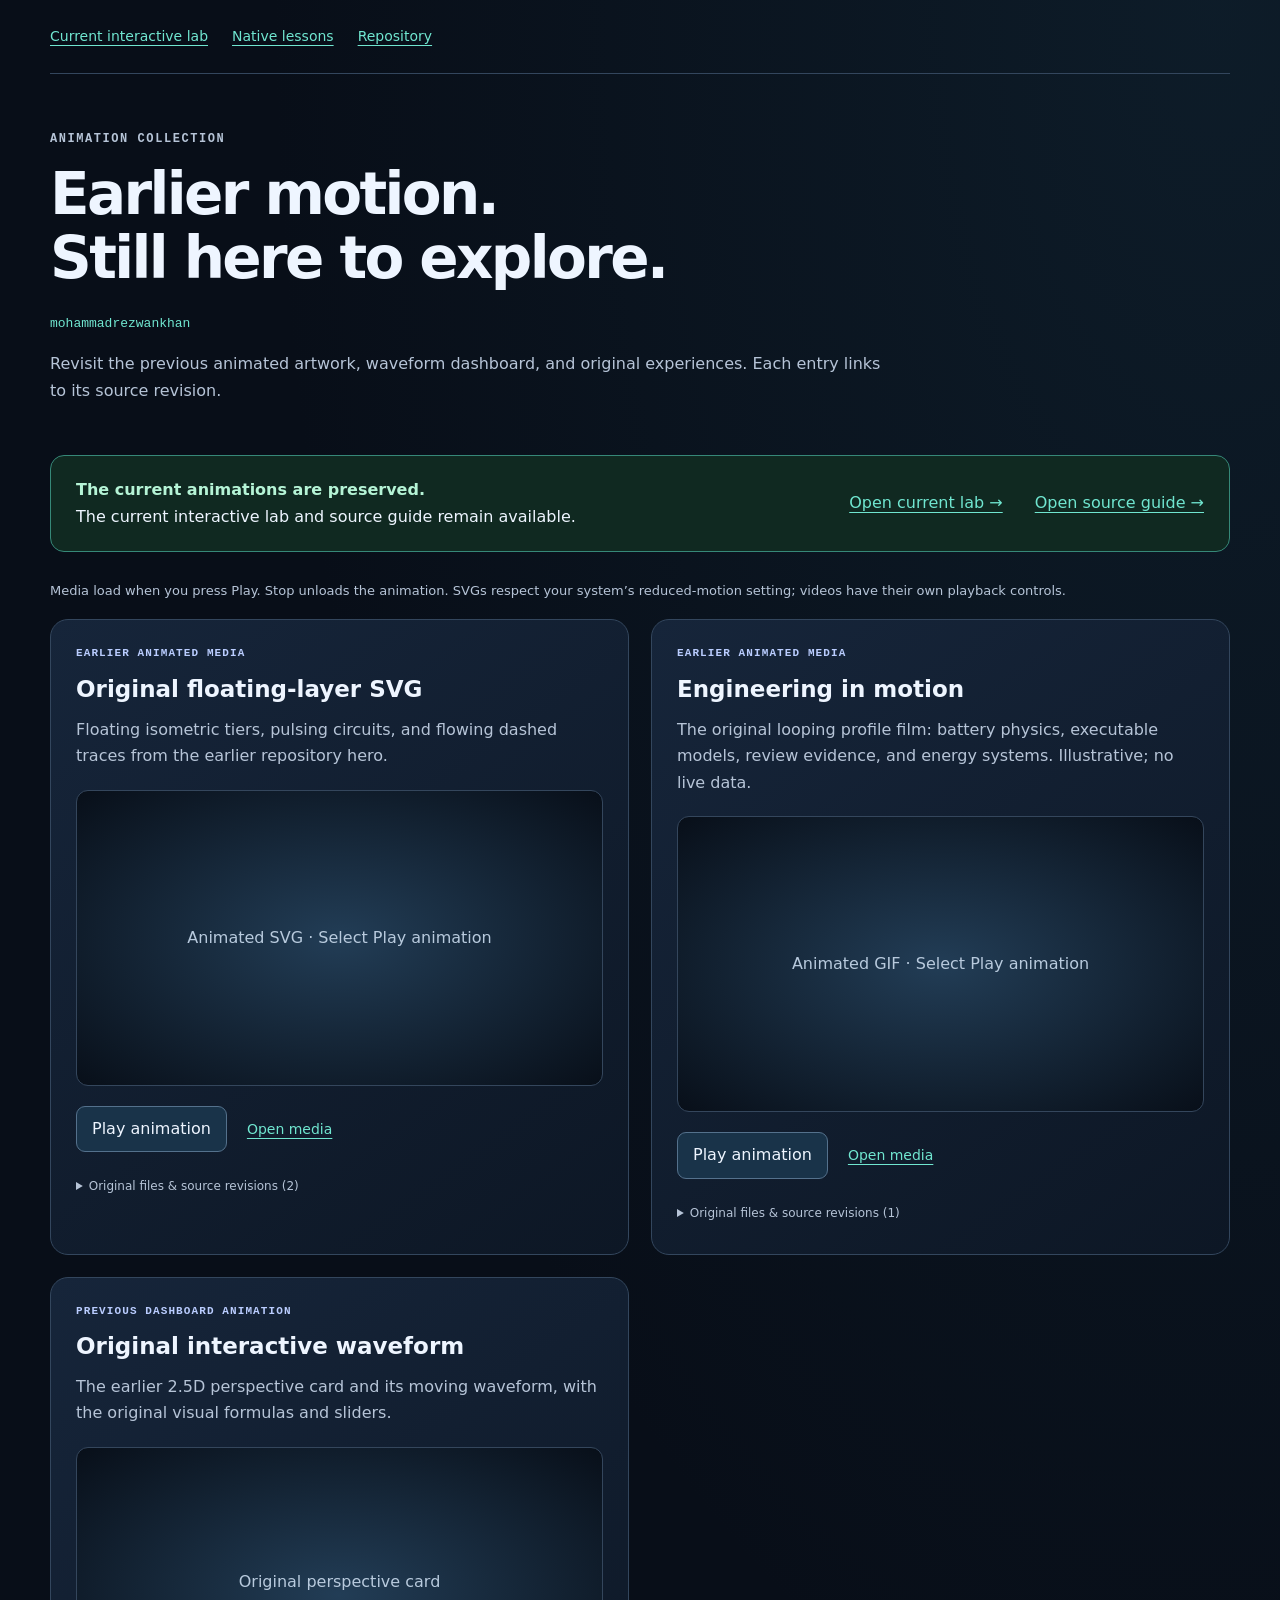
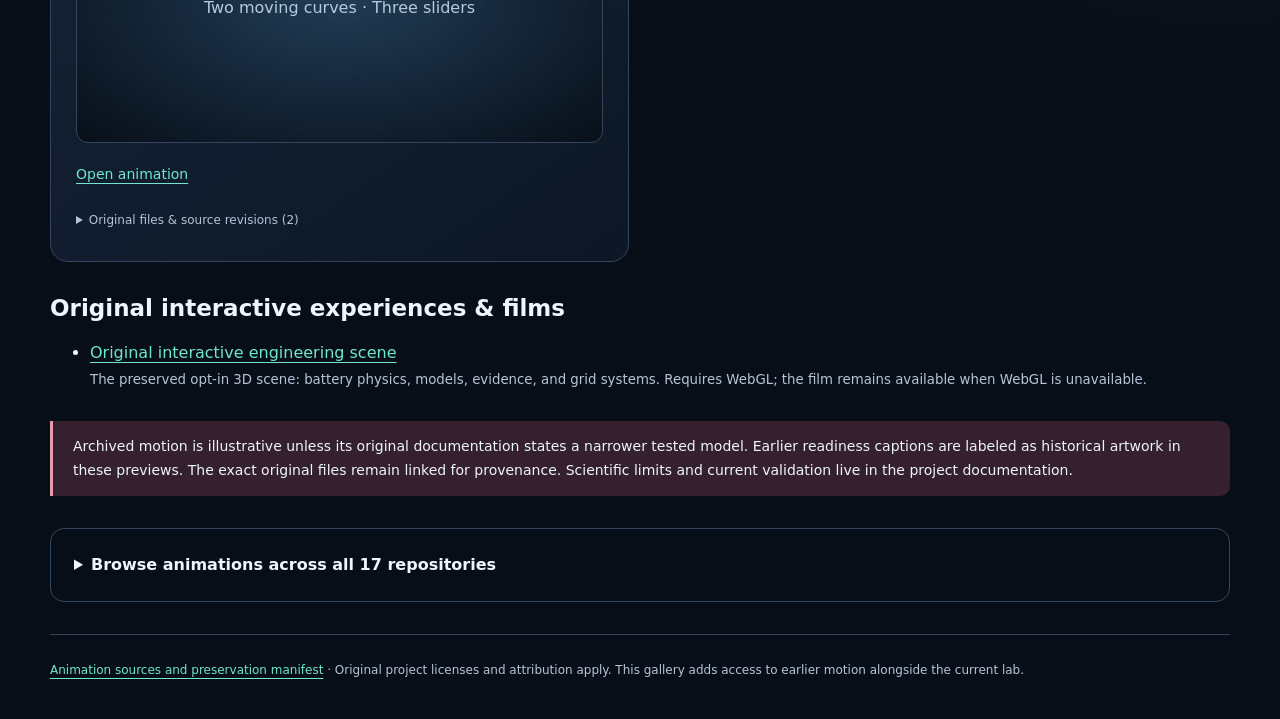
==== docs/animations/index.html @ 7590afe9 "feat(docs): restore previous animations alongside current labs" ====
<!doctype html>
<html lang="en"><head><meta charset="utf-8"><meta name="viewport" content="width=device-width,initial-scale=1"><meta name="color-scheme" content="dark"><meta name="description" content="Earlier animations, animated media and native demos for mohammadrezwankhan, alongside the current interactive lab."><title>Previous animations · mohammadrezwankhan</title><link rel="stylesheet" href="gallery.css"></head>
<body><header><nav aria-label="Animation navigation"><a href="../index.html">Current interactive lab</a><a href="../native-lessons.html">Native lessons</a><a href="https://github.com/mohammadrezwankhan/mohammadrezwankhan">Repository</a></nav></header>
<main><section class="intro"><p class="eyebrow">Animation collection</p><h1>Earlier motion.<br>Still here to explore.</h1><p class="repo">mohammadrezwankhan</p><p>Revisit the previous animated artwork, waveform dashboard, and original experiences. Each entry links to its source revision.</p></section>
<aside class="current"><p><strong>The current animations are preserved.</strong>The current interactive lab and source guide remain available.</p><a href="../index.html">Open current lab →</a><a href="../portfolio/index.html">Open source guide →</a></aside>
<p class="motion-note">Media load when you press Play. Stop unloads the animation. SVGs respect your system’s reduced-motion setting; videos have their own playback controls.</p>
<noscript><p>Inline playback requires JavaScript. Every Open media, Open animation, and source link works without it.</p></noscript>
<section class="grid" aria-label="Previous animations"><article class="card" id="animation-1"><span class="badge">Earlier animated media</span><h2>Original floating-layer SVG</h2><p>Floating isometric tiers, pulsing circuits, and flowing dashed traces from the earlier repository hero.</p><div class="preview" id="preview-0"><span>Animated SVG · Select Play animation</span></div><div class="actions"><button type="button" data-play-image="media/hero-25d-5c1824802c3a.svg" data-alt="Original floating-layer SVG" aria-controls="preview-0" aria-pressed="false">Play animation</button><a href="media/hero-25d-5c1824802c3a.svg">Open media</a></div><details class="source"><summary>Original files &amp; source revisions (2)</summary><ul><li><a href="https://github.com/mohammadrezwankhan/mohammadrezwankhan/blob/c055036293e200c8bc0302a0e91c89221970f4e3/assets/hero-25d.svg">assets/hero-25d.svg · c055036293e2</a></li><li><a href="https://github.com/mohammadrezwankhan/mohammadrezwankhan/blob/ec6d868f76a6d6ee2d2a27beeb05950af8c6eba1/assets/hero-25d.svg">assets/hero-25d.svg · ec6d868f76a6</a></li></ul></details></article><article class="card" id="animation-2"><span class="badge">Earlier animated media</span><h2>Engineering in motion</h2><p>The original looping profile film: battery physics, executable models, review evidence, and energy systems. Illustrative; no live data.</p><div class="preview" id="preview-1"><span>Animated GIF · Select Play animation</span></div><div class="actions"><button type="button" data-play-image="media/engineering-hero-0860c7273856.gif" data-alt="Engineering in motion" aria-controls="preview-1" aria-pressed="false">Play animation</button><a href="media/engineering-hero-0860c7273856.gif">Open media</a></div><details class="source"><summary>Original files &amp; source revisions (1)</summary><ul><li><a href="https://github.com/mohammadrezwankhan/mohammadrezwankhan/blob/539b4a4775c66d64ae4f08f44566c42b41531284/assets/engineering-hero.gif">assets/engineering-hero.gif · 539b4a4775c6</a></li></ul></details></article><article class="card" id="animation-3"><span class="badge">Previous dashboard animation</span><h2>Original interactive waveform</h2><p>The earlier 2.5D perspective card and its moving waveform, with the original visual formulas and sliders.</p><div class="preview"><span>Original perspective card<br>Two moving curves · Three sliders</span></div><div class="actions"><a href="waveform.html">Open animation</a></div><details class="source"><summary>Original files &amp; source revisions (2)</summary><ul><li><a href="https://github.com/mohammadrezwankhan/mohammadrezwankhan/blob/c055036293e200c8bc0302a0e91c89221970f4e3/docs/index.html">docs/index.html · c055036293e2</a></li><li><a href="https://github.com/mohammadrezwankhan/mohammadrezwankhan/blob/ec6d868f76a6d6ee2d2a27beeb05950af8c6eba1/docs/index.html">docs/index.html · ec6d868f76a6</a></li></ul></details></article></section><section class="native" aria-labelledby="native-title"><h2 id="native-title">Original interactive experiences &amp; films</h2><ul><li><a href="https://mrkhan.co.technology/assets/engineering-hero/v1/index.html">Original interactive engineering scene</a><small>The preserved opt-in 3D scene: battery physics, models, evidence, and grid systems. Requires WebGL; the film remains available when WebGL is unavailable.</small></li></ul></section>
<p class="scope">Archived motion is illustrative unless its original documentation states a narrower tested model. Earlier readiness captions are labeled as historical artwork in these previews. The exact original files remain linked for provenance. Scientific limits and current validation live in the project documentation.</p>
<details class="portfolio"><summary>Browse animations across all 17 repositories</summary><ul><li><a href="https://mohammadrezwankhan.github.io/mohammadrezwankhan/animations/">mohammadrezwankhan</a></li><li><a href="https://mohammadrezwankhan.github.io/thermoweave-battery-digital-twin/animations/">thermoweave-battery-digital-twin</a></li><li><a href="https://mohammadrezwankhan.github.io/battery-power-models/animations/">battery-power-models</a></li><li><a href="https://mohammadrezwankhan.github.io/battery-cycle-life-analyzer/animations/">battery-cycle-life-analyzer</a></li><li><a href="https://mohammadrezwankhan.github.io/zephyrtrade/animations/">zephyrtrade</a></li><li><a href="https://mohammadrezwankhan.github.io/voltrl/animations/">voltrl</a></li><li><a href="https://mohammadrezwankhan.github.io/smart-grid-storage-playbook/animations/">smart-grid-storage-playbook</a></li><li><a href="https://mohammadrezwankhan.github.io/matlab-simulink-energy-lab/animations/">matlab-simulink-energy-lab</a></li><li><a href="https://mohammadrezwankhan.github.io/helioforge-energy-lab/animations/">helioforge-energy-lab</a></li><li><a href="https://mohammadrezwankhan.github.io/emhass/animations/">emhass</a></li><li><a href="https://mohammadrezwankhan.github.io/datacenter-twin-lab/animations/">datacenter-twin-lab</a></li><li><a href="https://mohammadrezwankhan.github.io/bess-qaqc-toolkit/animations/">bess-qaqc-toolkit</a></li><li><a href="https://mohammadrezwankhan.github.io/battery-thermal-modeling-notes/animations/">battery-thermal-modeling-notes</a></li><li><a href="https://mohammadrezwankhan.github.io/awesome-power-analysis/animations/">awesome-power-analysis</a></li><li><a href="https://mohammadrezwankhan.github.io/awesome-MATLAB/animations/">awesome-MATLAB</a></li><li><a href="https://mohammadrezwankhan.github.io/awesome-battery-data/animations/">awesome-battery-data</a></li><li><a href="https://mohammadrezwankhan.github.io/advisory-database/animations/">advisory-database</a></li></ul></details></main>
<footer><a href="manifest.json">Animation sources and preservation manifest</a> · Original project licenses and attribution apply. This gallery adds access to earlier motion alongside the current lab.</footer><script src="gallery.js"></script></body></html>
---- docs/animations/gallery.css ----
:root{color-scheme:dark;--bg:#080e18;--panel:#101b2a;--ink:#eef5ff;--muted:#b6c4d7;--line:#33465d;--accent:#70e6d0;font:16px/1.65 system-ui,-apple-system,Segoe UI,sans-serif;background:var(--bg);color:var(--ink)}
*{box-sizing:border-box}body{margin:0;background:radial-gradient(ellipse at 95% 0,#18384a55,transparent 55%)}a{color:var(--accent);text-underline-offset:4px}a:hover{color:#fff}button,a{touch-action:manipulation}button:focus-visible,a:focus-visible,summary:focus-visible{outline:3px solid var(--accent);outline-offset:5px}button{font:inherit;cursor:pointer;color:var(--ink);background:#193349;border:1px solid #54718c;border-radius:9px;min-height:44px;padding:9px 15px}button:hover{background:#244863}main,header,footer{width:min(1180px,calc(100% - 44px));margin:auto}header{padding:25px 0;border-bottom:1px solid var(--line)}nav{display:flex;gap:12px 24px;flex-wrap:wrap;font-size:14px}.eyebrow{color:var(--accent);font:600 12px/1.5 ui-monospace,monospace;letter-spacing:.13em;text-transform:uppercase;margin:0 0 15px}.intro{padding:56px 0 34px;max-width:850px}h1{font-size:clamp(32px,5vw,58px);line-height:1.1;letter-spacing:-.045em;margin:0 0 23px}h2{font-size:23px;line-height:1.3;margin:0 0 12px}h3{font-size:17px;line-height:1.4}p{margin:0 0 17px}.intro p,.card p,footer{color:var(--muted)}.intro .repo{overflow-wrap:anywhere;font:13px/1.6 ui-monospace,monospace;color:var(--accent)}.current{display:flex;align-items:center;gap:16px 32px;flex-wrap:wrap;border:1px solid #368878;background:#102921;border-radius:14px;padding:21px 25px;margin-bottom:28px}.current p{margin:0;flex:1;min-width:200px}.current strong{display:block;color:#b5f4d6}.grid{display:grid;grid-template-columns:repeat(2,minmax(0,1fr));gap:22px}.card{min-width:0;border:1px solid var(--line);border-radius:18px;background:linear-gradient(145deg,#16253a,#0d1725);padding:25px;overflow:hidden}.badge{font:600 11px/1.5 ui-monospace,monospace;letter-spacing:.1em;color:#bacdff;text-transform:uppercase;display:block;margin-bottom:13px}.preview{aspect-ratio:16/9;border:1px solid #34465c;background:radial-gradient(ellipse at center,#223d56,#080f19);border-radius:12px;display:grid;place-items:center;margin:20px 0;overflow:hidden}.preview img{display:block;width:100%;height:100%;object-fit:contain}.preview span{padding:22px;color:#b8cadd;text-align:center}.actions{display:flex;align-items:center;gap:12px 20px;flex-wrap:wrap}.actions a{font-size:14px}.source{margin-top:20px;font-size:12px;color:var(--muted);overflow-wrap:anywhere}.source summary{cursor:pointer;padding:5px 0}.source ul{padding-left:20px}.source li{margin:7px 0}.native{margin-top:32px}.native li{margin:15px 0}.native small{display:block;color:var(--muted);margin-top:3px}.scope{border-left:3px solid #e99aac;padding:14px 20px;background:#35202e;margin:30px 0;border-radius:0 10px 10px 0;font-size:14px}.portfolio{margin:32px 0;padding:23px;border:1px solid var(--line);border-radius:14px}.portfolio summary{cursor:pointer;font-weight:650}.portfolio ul{columns:2;padding-left:20px}.portfolio li{break-inside:avoid;margin:8px 0;overflow-wrap:anywhere}footer{border-top:1px solid var(--line);padding:26px 0 38px;font-size:12px}video{width:100%;max-height:380px;background:#060b12;border-radius:10px}code{overflow-wrap:anywhere}noscript p{padding:18px;background:#35202e}.motion-note{font-size:13px;color:var(--muted);margin:18px 0}.card:target{outline:2px solid var(--accent);outline-offset:5px}
@media(max-width:720px){main,header,footer{width:calc(100% - 32px)}.grid{grid-template-columns:1fr}.intro{padding-top:36px}.card{padding:21px}.portfolio ul{columns:1}.current{padding:20px}.actions{align-items:flex-start}}
@media(prefers-reduced-motion:reduce){*,*:before,*:after{animation:none!important;transition:none!important;scroll-behavior:auto!important}}
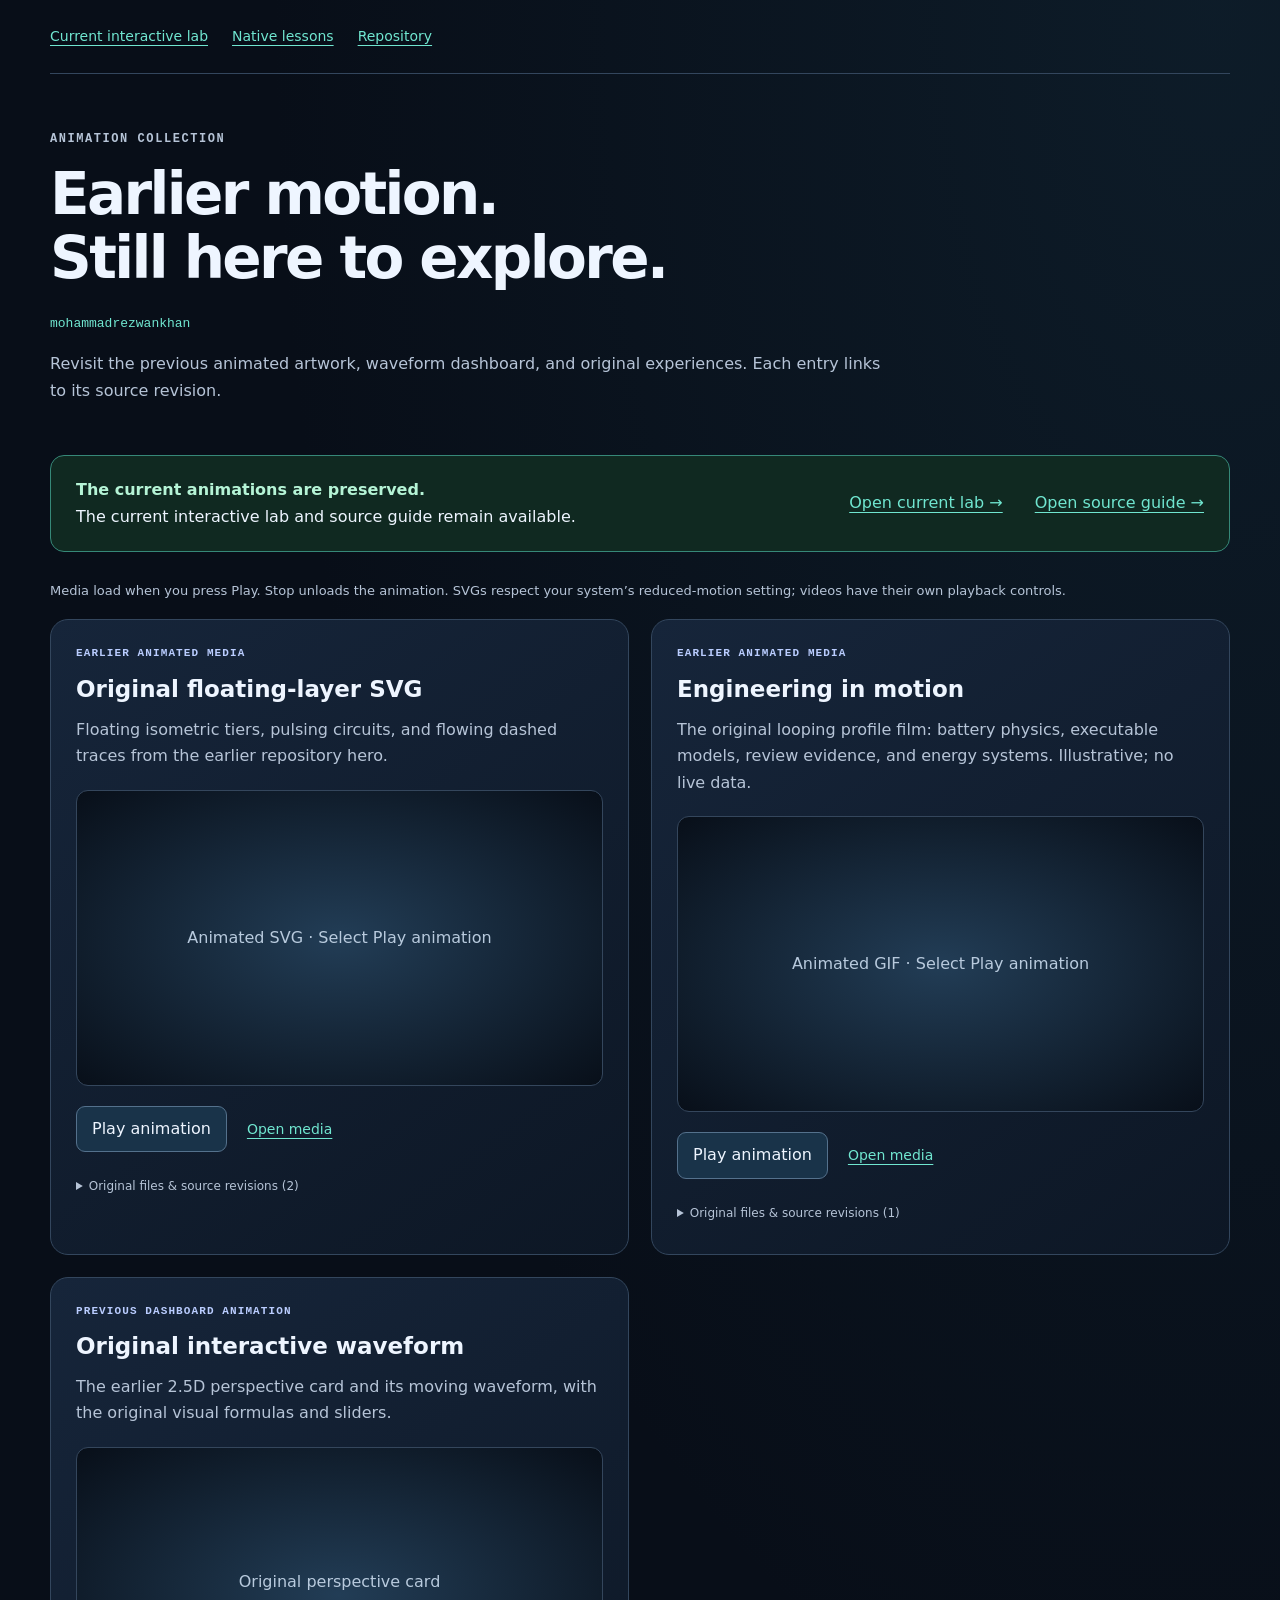
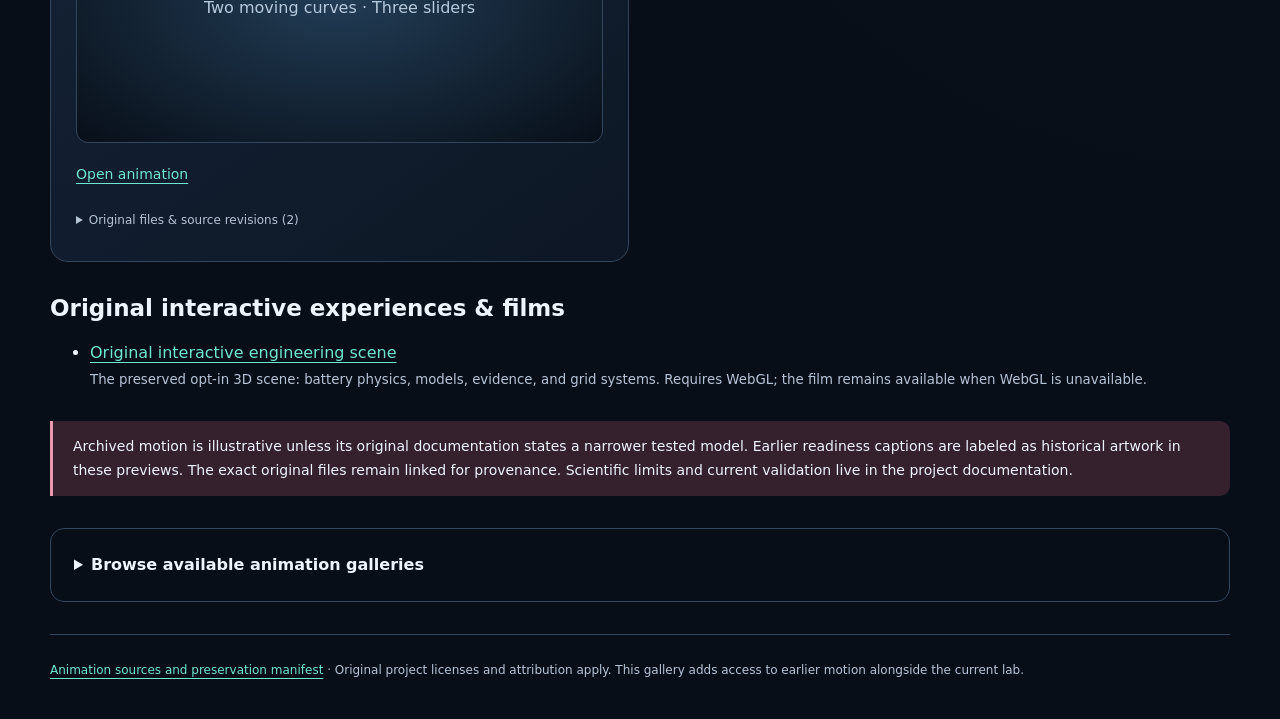
==== commit 7b2c6acd: "docs: label unavailable animation galleries" ====
--- a/docs/animations/index.html
+++ b/docs/animations/index.html
@@ -7,5 +7,5 @@
 <noscript><p>Inline playback requires JavaScript. Every Open media, Open animation, and source link works without it.</p></noscript>
 <section class="grid" aria-label="Previous animations"><article class="card" id="animation-1"><span class="badge">Earlier animated media</span><h2>Original floating-layer SVG</h2><p>Floating isometric tiers, pulsing circuits, and flowing dashed traces from the earlier repository hero.</p><div class="preview" id="preview-0"><span>Animated SVG · Select Play animation</span></div><div class="actions"><button type="button" data-play-image="media/hero-25d-5c1824802c3a.svg" data-alt="Original floating-layer SVG" aria-controls="preview-0" aria-pressed="false">Play animation</button><a href="media/hero-25d-5c1824802c3a.svg">Open media</a></div><details class="source"><summary>Original files &amp; source revisions (2)</summary><ul><li><a href="https://github.com/mohammadrezwankhan/mohammadrezwankhan/blob/c055036293e200c8bc0302a0e91c89221970f4e3/assets/hero-25d.svg">assets/hero-25d.svg · c055036293e2</a></li><li><a href="https://github.com/mohammadrezwankhan/mohammadrezwankhan/blob/ec6d868f76a6d6ee2d2a27beeb05950af8c6eba1/assets/hero-25d.svg">assets/hero-25d.svg · ec6d868f76a6</a></li></ul></details></article><article class="card" id="animation-2"><span class="badge">Earlier animated media</span><h2>Engineering in motion</h2><p>The original looping profile film: battery physics, executable models, review evidence, and energy systems. Illustrative; no live data.</p><div class="preview" id="preview-1"><span>Animated GIF · Select Play animation</span></div><div class="actions"><button type="button" data-play-image="media/engineering-hero-0860c7273856.gif" data-alt="Engineering in motion" aria-controls="preview-1" aria-pressed="false">Play animation</button><a href="media/engineering-hero-0860c7273856.gif">Open media</a></div><details class="source"><summary>Original files &amp; source revisions (1)</summary><ul><li><a href="https://github.com/mohammadrezwankhan/mohammadrezwankhan/blob/539b4a4775c66d64ae4f08f44566c42b41531284/assets/engineering-hero.gif">assets/engineering-hero.gif · 539b4a4775c6</a></li></ul></details></article><article class="card" id="animation-3"><span class="badge">Previous dashboard animation</span><h2>Original interactive waveform</h2><p>The earlier 2.5D perspective card and its moving waveform, with the original visual formulas and sliders.</p><div class="preview"><span>Original perspective card<br>Two moving curves · Three sliders</span></div><div class="actions"><a href="waveform.html">Open animation</a></div><details class="source"><summary>Original files &amp; source revisions (2)</summary><ul><li><a href="https://github.com/mohammadrezwankhan/mohammadrezwankhan/blob/c055036293e200c8bc0302a0e91c89221970f4e3/docs/index.html">docs/index.html · c055036293e2</a></li><li><a href="https://github.com/mohammadrezwankhan/mohammadrezwankhan/blob/ec6d868f76a6d6ee2d2a27beeb05950af8c6eba1/docs/index.html">docs/index.html · ec6d868f76a6</a></li></ul></details></article></section><section class="native" aria-labelledby="native-title"><h2 id="native-title">Original interactive experiences &amp; films</h2><ul><li><a href="https://mrkhan.co.technology/assets/engineering-hero/v1/index.html">Original interactive engineering scene</a><small>The preserved opt-in 3D scene: battery physics, models, evidence, and grid systems. Requires WebGL; the film remains available when WebGL is unavailable.</small></li></ul></section>
 <p class="scope">Archived motion is illustrative unless its original documentation states a narrower tested model. Earlier readiness captions are labeled as historical artwork in these previews. The exact original files remain linked for provenance. Scientific limits and current validation live in the project documentation.</p>
-<details class="portfolio"><summary>Browse animations across all 17 repositories</summary><ul><li><a href="https://mohammadrezwankhan.github.io/mohammadrezwankhan/animations/">mohammadrezwankhan</a></li><li><a href="https://mohammadrezwankhan.github.io/thermoweave-battery-digital-twin/animations/">thermoweave-battery-digital-twin</a></li><li><a href="https://mohammadrezwankhan.github.io/battery-power-models/animations/">battery-power-models</a></li><li><a href="https://mohammadrezwankhan.github.io/battery-cycle-life-analyzer/animations/">battery-cycle-life-analyzer</a></li><li><a href="https://mohammadrezwankhan.github.io/zephyrtrade/animations/">zephyrtrade</a></li><li><a href="https://mohammadrezwankhan.github.io/voltrl/animations/">voltrl</a></li><li><a href="https://mohammadrezwankhan.github.io/smart-grid-storage-playbook/animations/">smart-grid-storage-playbook</a></li><li><a href="https://mohammadrezwankhan.github.io/matlab-simulink-energy-lab/animations/">matlab-simulink-energy-lab</a></li><li><a href="https://mohammadrezwankhan.github.io/helioforge-energy-lab/animations/">helioforge-energy-lab</a></li><li><a href="https://mohammadrezwankhan.github.io/emhass/animations/">emhass</a></li><li><a href="https://mohammadrezwankhan.github.io/datacenter-twin-lab/animations/">datacenter-twin-lab</a></li><li><a href="https://mohammadrezwankhan.github.io/bess-qaqc-toolkit/animations/">bess-qaqc-toolkit</a></li><li><a href="https://mohammadrezwankhan.github.io/battery-thermal-modeling-notes/animations/">battery-thermal-modeling-notes</a></li><li><a href="https://mohammadrezwankhan.github.io/awesome-power-analysis/animations/">awesome-power-analysis</a></li><li><a href="https://mohammadrezwankhan.github.io/awesome-MATLAB/animations/">awesome-MATLAB</a></li><li><a href="https://mohammadrezwankhan.github.io/awesome-battery-data/animations/">awesome-battery-data</a></li><li><a href="https://mohammadrezwankhan.github.io/advisory-database/animations/">advisory-database</a></li></ul></details></main>
+<details class="portfolio"><summary>Browse available animation galleries</summary><ul><li><a href="https://mohammadrezwankhan.github.io/mohammadrezwankhan/animations/">mohammadrezwankhan</a></li><li><a href="https://mohammadrezwankhan.github.io/thermoweave-battery-digital-twin/animations/">thermoweave-battery-digital-twin</a></li><li><a href="https://mohammadrezwankhan.github.io/battery-power-models/animations/">battery-power-models</a></li><li><a href="https://mohammadrezwankhan.github.io/battery-cycle-life-analyzer/animations/">battery-cycle-life-analyzer</a></li><li><a href="https://mohammadrezwankhan.github.io/zephyrtrade/animations/">zephyrtrade</a></li><li><a href="https://mohammadrezwankhan.github.io/voltrl/animations/">voltrl</a></li><li><a href="https://mohammadrezwankhan.github.io/smart-grid-storage-playbook/animations/">smart-grid-storage-playbook</a></li><li><a href="https://mohammadrezwankhan.github.io/matlab-simulink-energy-lab/animations/">matlab-simulink-energy-lab</a></li><li><a href="https://mohammadrezwankhan.github.io/helioforge-energy-lab/animations/">helioforge-energy-lab</a></li><li>emhass (gallery unavailable)</li><li><a href="https://mohammadrezwankhan.github.io/datacenter-twin-lab/animations/">datacenter-twin-lab</a></li><li><a href="https://mohammadrezwankhan.github.io/bess-qaqc-toolkit/animations/">bess-qaqc-toolkit</a></li><li><a href="https://mohammadrezwankhan.github.io/battery-thermal-modeling-notes/animations/">battery-thermal-modeling-notes</a></li><li><a href="https://mohammadrezwankhan.github.io/awesome-power-analysis/animations/">awesome-power-analysis</a></li><li><a href="https://mohammadrezwankhan.github.io/awesome-MATLAB/animations/">awesome-MATLAB</a></li><li><a href="https://mohammadrezwankhan.github.io/awesome-battery-data/animations/">awesome-battery-data</a></li><li>advisory-database (gallery unavailable)</li></ul></details></main>
 <footer><a href="manifest.json">Animation sources and preservation manifest</a> · Original project licenses and attribution apply. This gallery adds access to earlier motion alongside the current lab.</footer><script src="gallery.js"></script></body></html>
